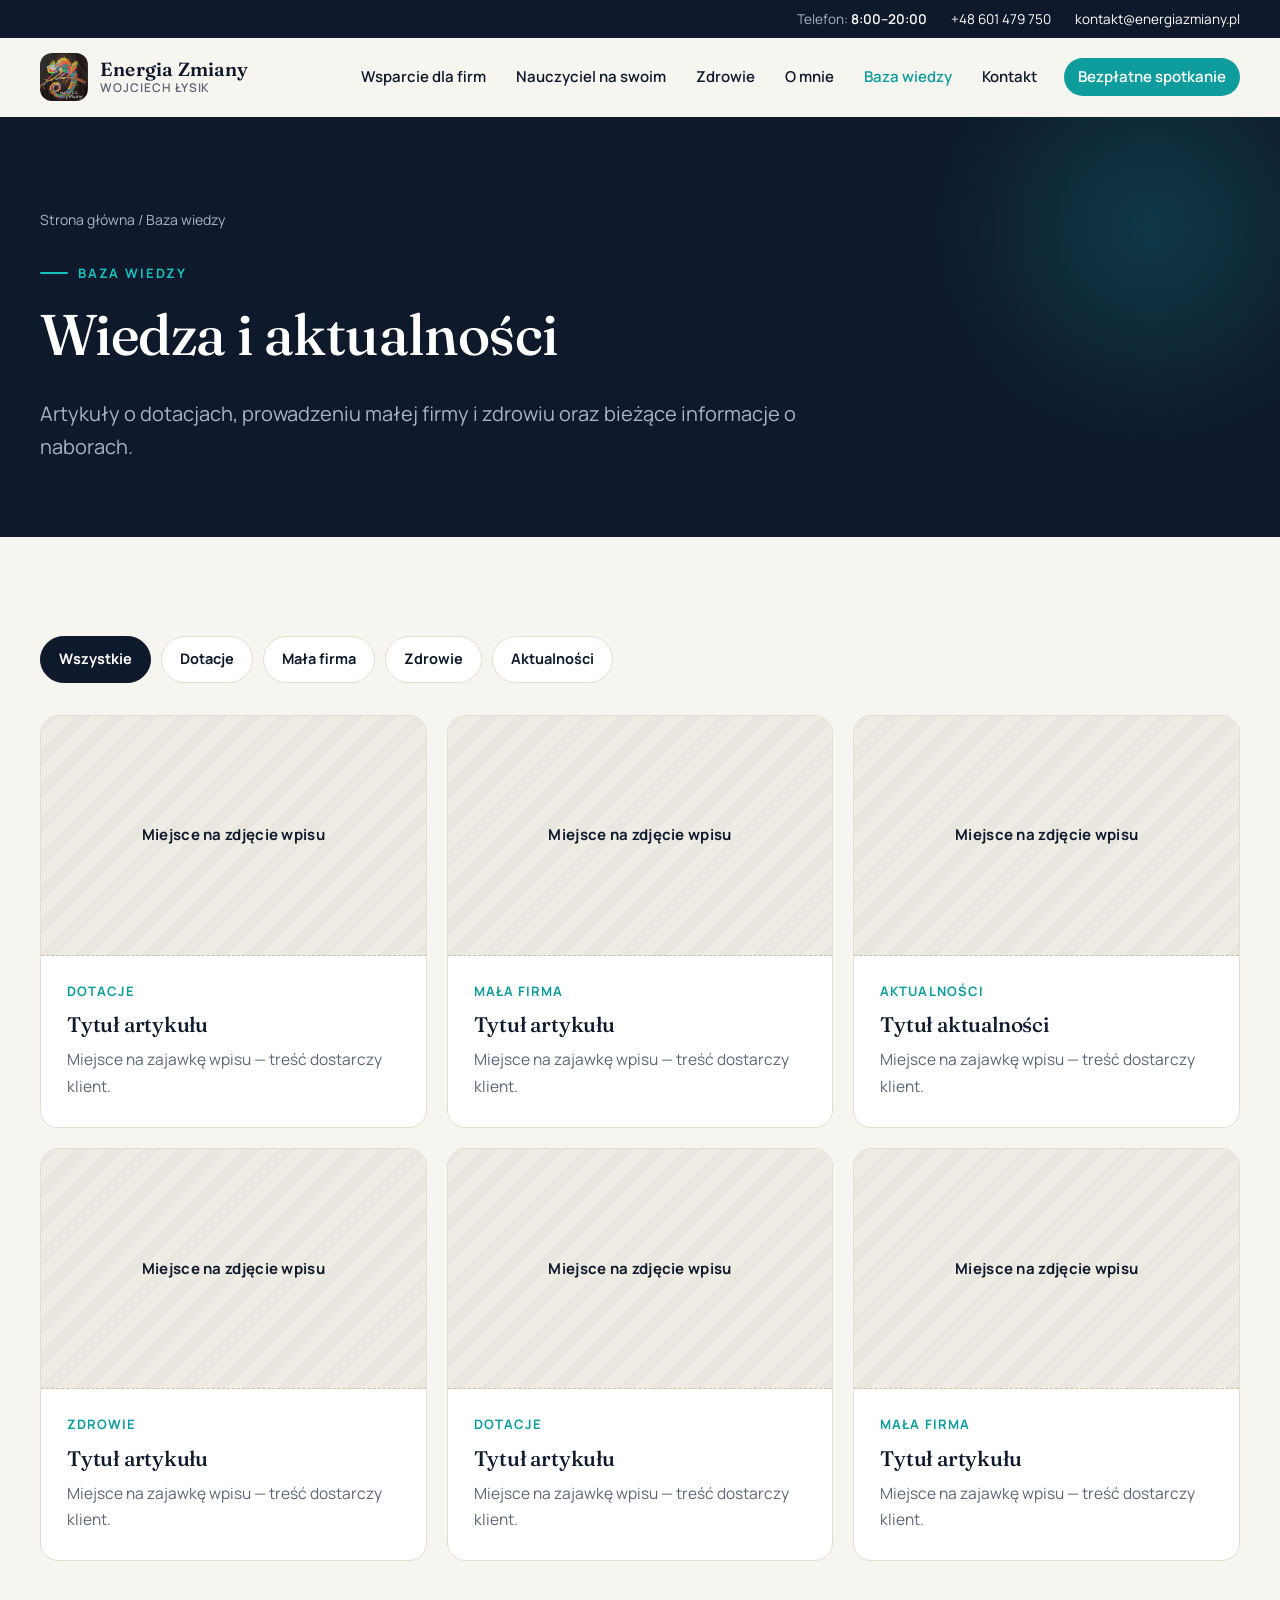
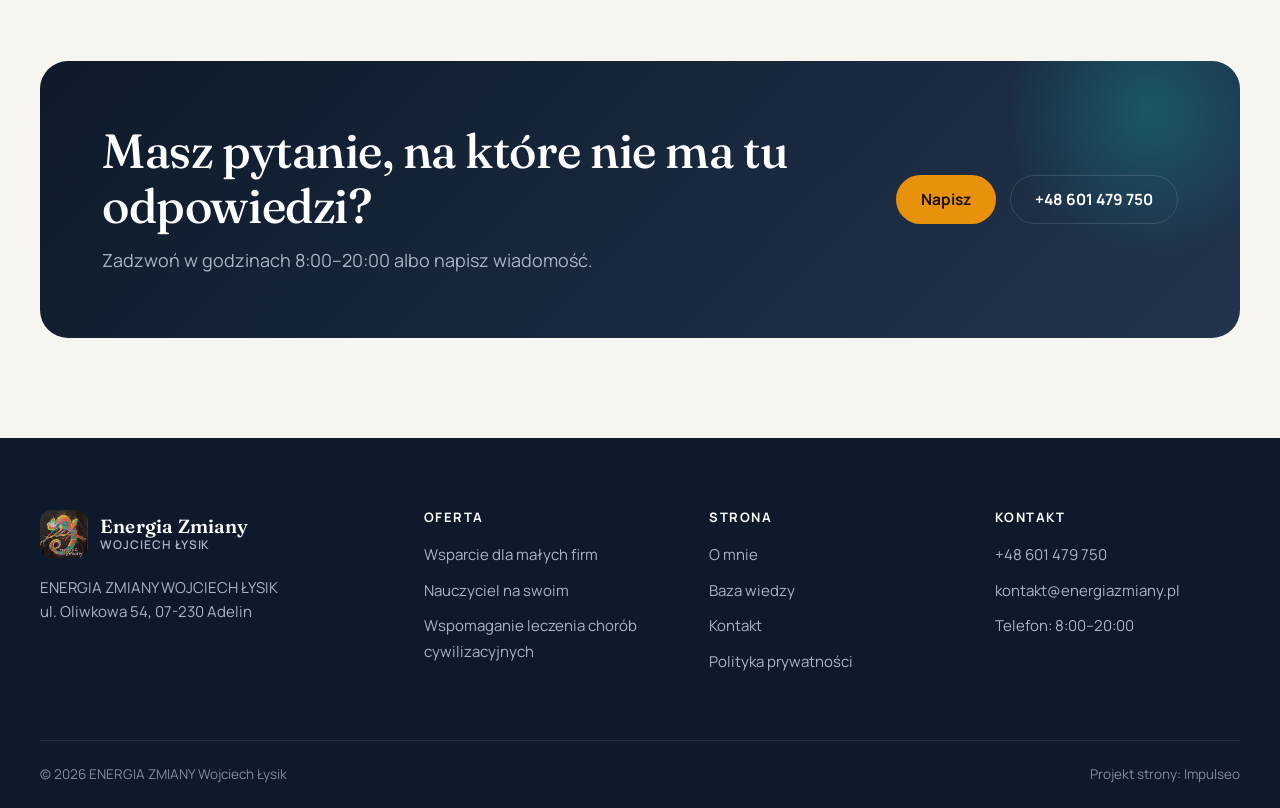
==== baza-wiedzy.html @ cc2874e9 "Demo: odświeżona strona Energia Zmiany (Wojciech Łysik) Co-Authored-By: Claude Opus 5.5 (1M context)" ====
<!doctype html>
<html lang="pl">
<head>
<meta charset="utf-8">
<meta name="viewport" content="width=device-width,initial-scale=1">
<title>Baza wiedzy i aktualności | Energia Zmiany</title>
<meta name="description" content="Artykuły i aktualności o dotacjach, prowadzeniu małej firmy i zdrowiu. Energia Zmiany, Wojciech Łysik.">
<meta name="robots" content="noindex,nofollow">
<link rel="canonical" href="https://impulseo-pl.github.io/energia-zmiany/baza-wiedzy.html">
<meta property="og:type" content="website">
<meta property="og:locale" content="pl_PL">
<meta property="og:title" content="Baza wiedzy i aktualności | Energia Zmiany">
<meta property="og:description" content="Artykuły i aktualności o dotacjach, prowadzeniu małej firmy i zdrowiu. Energia Zmiany, Wojciech Łysik.">
<meta property="og:url" content="https://impulseo-pl.github.io/energia-zmiany/baza-wiedzy.html">
<meta property="og:image" content="https://impulseo-pl.github.io/energia-zmiany/img/logo.webp">
<meta name="twitter:card" content="summary">
<meta name="theme-color" content="#0E1A2B">
<link rel="icon" href="img/favicon.png" type="image/png">
<link rel="apple-touch-icon" href="img/apple-touch-icon.png">
<link rel="preconnect" href="https://fonts.googleapis.com">
<link rel="preconnect" href="https://fonts.gstatic.com" crossorigin>
<link href="https://fonts.googleapis.com/css2?family=Fraunces:ital,opsz,wght@0,9..144,400;0,9..144,500;0,9..144,600;1,9..144,400;1,9..144,500&family=Manrope:wght@400;500;600;700;800&display=swap" rel="stylesheet">
<link rel="stylesheet" href="assets/styles.css?v=621d8dd8">
<script type="application/ld+json">{"@context":"https://schema.org","@type":"ProfessionalService","name":"ENERGIA ZMIANY Wojciech Łysik","url":"https://impulseo-pl.github.io/energia-zmiany/","telephone":"+48 601 479 750","email":"kontakt@energiazmiany.pl","founder":{"@type":"Person","name":"Wojciech Łysik"},"address":{"@type":"PostalAddress","streetAddress":"ul. Oliwkowa 54","postalCode":"07-230","addressLocality":"Adelin","addressCountry":"PL"},"areaServed":"PL","openingHours":"Mo-Su 08:00-20:00"}</script>
</head>
<body>
<a class="skip" href="#tresc">Przejdź do treści</a>
<div class="topbar">
  <div class="wrap">
    <span class="hide-sm">Telefon: <b>8:00–20:00</b></span>
    <a href="tel:+48601479750">+48 601 479 750</a>
    <a href="mailto:kontakt@energiazmiany.pl">kontakt@energiazmiany.pl</a>
  </div>
</div>
<header class="header">
  <div class="wrap">
    <a class="brand" href="index.html" aria-label="Energia Zmiany — strona główna">
      <img src="img/logo.webp" alt="Logo Energia Zmiany" width="48" height="48">
      <span class="brand-txt"><b>Energia Zmiany</b><small>Wojciech Łysik</small></span>
    </a>
    <button class="burger" aria-label="Menu" aria-expanded="false" aria-controls="nav"><span></span></button>
    <nav class="nav" id="nav" aria-label="Główna nawigacja">
        <a href="wsparcie-dla-firm.html">Wsparcie dla firm</a>
        <a href="nauczyciel-na-swoim.html">Nauczyciel na swoim</a>
        <a href="wspomaganie-zdrowia.html">Zdrowie</a>
        <a href="o-mnie.html">O mnie</a>
        <a href="baza-wiedzy.html" aria-current="page">Baza wiedzy</a>
        <a href="kontakt.html">Kontakt</a>
        <a class="btn btn-primary" href="kontakt.html#formularz">Bezpłatne spotkanie</a>
    </nav>
  </div>
</header>
<main id="tresc">
<section class="page-hero on-dark">
  <div class="wrap">
    <div class="crumbs"><a href="index.html">Strona główna</a> / Baza wiedzy</div>
    <span class="eyebrow">Baza wiedzy</span>
    <h1>Wiedza i aktualności</h1>
    <p class="lead">Artykuły o dotacjach, prowadzeniu małej firmy i zdrowiu oraz bieżące informacje o naborach.</p>
  </div>
</section>

<section>
  <div class="wrap">
    <div class="filters reveal" role="group" aria-label="Filtruj wpisy">
      <button class="on" data-cat="all">Wszystkie</button>
      <button data-cat="dotacje">Dotacje</button>
      <button data-cat="firma">Mała firma</button>
      <button data-cat="zdrowie">Zdrowie</button>
      <button data-cat="aktualnosci">Aktualności</button>
    </div>
    <div class="posts">
      <article class="post reveal" data-cat="dotacje">
        <div class="ph"><b>Miejsce na zdjęcie wpisu</b></div>
        <div class="post-body"><div class="meta">Dotacje</div><h3>Tytuł artykułu</h3><p>Miejsce na zajawkę wpisu — treść dostarczy klient.</p></div>
      </article>
      <article class="post reveal" data-cat="firma">
        <div class="ph"><b>Miejsce na zdjęcie wpisu</b></div>
        <div class="post-body"><div class="meta">Mała firma</div><h3>Tytuł artykułu</h3><p>Miejsce na zajawkę wpisu — treść dostarczy klient.</p></div>
      </article>
      <article class="post reveal" data-cat="aktualnosci">
        <div class="ph"><b>Miejsce na zdjęcie wpisu</b></div>
        <div class="post-body"><div class="meta">Aktualności</div><h3>Tytuł aktualności</h3><p>Miejsce na zajawkę wpisu — treść dostarczy klient.</p></div>
      </article>
      <article class="post reveal" data-cat="zdrowie">
        <div class="ph"><b>Miejsce na zdjęcie wpisu</b></div>
        <div class="post-body"><div class="meta">Zdrowie</div><h3>Tytuł artykułu</h3><p>Miejsce na zajawkę wpisu — treść dostarczy klient.</p></div>
      </article>
      <article class="post reveal" data-cat="dotacje">
        <div class="ph"><b>Miejsce na zdjęcie wpisu</b></div>
        <div class="post-body"><div class="meta">Dotacje</div><h3>Tytuł artykułu</h3><p>Miejsce na zajawkę wpisu — treść dostarczy klient.</p></div>
      </article>
      <article class="post reveal" data-cat="firma">
        <div class="ph"><b>Miejsce na zdjęcie wpisu</b></div>
        <div class="post-body"><div class="meta">Mała firma</div><h3>Tytuł artykułu</h3><p>Miejsce na zajawkę wpisu — treść dostarczy klient.</p></div>
      </article>
    </div>
  </div>
</section>

<section style="padding-top:0">
  <div class="wrap">
    <div class="cta reveal">
      <div>
        <h2>Masz pytanie, na które nie ma tu odpowiedzi?</h2>
        <p>Zadzwoń w godzinach 8:00–20:00 albo napisz wiadomość.</p>
      </div>
      <div class="hero-actions on-dark" style="background:none">
        <a class="btn btn-amber" href="kontakt.html#formularz">Napisz</a>
        <a class="btn btn-ghost" href="tel:+48601479750">+48 601 479 750</a>
      </div>
    </div>
  </div>
</section>
</main>
<footer class="footer">
  <div class="wrap">
    <div class="footer-grid">
      <div>
        <a class="brand" href="index.html">
          <img src="img/logo.webp" alt="" width="48" height="48">
          <span class="brand-txt"><b>Energia Zmiany</b><small>Wojciech Łysik</small></span>
        </a>
        <p>ENERGIA ZMIANY WOJCIECH ŁYSIK<br>ul. Oliwkowa 54, 07-230 Adelin</p>
      </div>
      <div>
        <h4>Oferta</h4>
        <ul>
          <li><a href="wsparcie-dla-firm.html">Wsparcie dla małych firm</a></li>
          <li><a href="nauczyciel-na-swoim.html">Nauczyciel na swoim</a></li>
          <li><a href="wspomaganie-zdrowia.html">Wspomaganie leczenia chorób cywilizacyjnych</a></li>
        </ul>
      </div>
      <div>
        <h4>Strona</h4>
        <ul>
          <li><a href="o-mnie.html">O mnie</a></li>
          <li><a href="baza-wiedzy.html">Baza wiedzy</a></li>
          <li><a href="kontakt.html">Kontakt</a></li>
          <li><a href="#" aria-disabled="true">Polityka prywatności</a></li>
        </ul>
      </div>
      <div>
        <h4>Kontakt</h4>
        <ul>
          <li><a href="tel:+48601479750">+48 601 479 750</a></li>
          <li><a href="mailto:kontakt@energiazmiany.pl">kontakt@energiazmiany.pl</a></li>
          <li>Telefon: 8:00–20:00</li>
        </ul>
      </div>
    </div>
  </div>
  <div class="wrap footer-bottom">
    <span>© <span data-year>2026</span> ENERGIA ZMIANY Wojciech Łysik</span>
    <span>Projekt strony: Impulseo</span>
  </div>
</footer>
<script src="assets/main.js?v=d06121af" defer></script>
</body>
</html>
---- assets/styles.css ----
:root{
  --ink:#0E1A2B;
  --ink-2:#17263B;
  --ink-3:#22344D;
  --paper:#F7F5F0;
  --paper-2:#EFECE4;
  --card:#FFFFFF;
  --line:#E3DED3;
  --line-dark:rgba(255,255,255,.12);
  --text:#1C2533;
  --muted:#5A6576;
  --muted-dark:#A9B4C4;
  --teal:#0E9C9C;
  --teal-2:#13C1BF;
  --teal-soft:#E2F3F2;
  --amber:#E8920B;
  --amber-soft:#FCF0DC;
  --radius:18px;
  --radius-sm:12px;
  --shadow:0 1px 2px rgba(14,26,43,.05),0 12px 32px -12px rgba(14,26,43,.14);
  --wrap:1200px;
  --serif:"Fraunces",Georgia,"Times New Roman",serif;
  --sans:"Manrope",system-ui,-apple-system,"Segoe UI",sans-serif;
}
*,*::before,*::after{box-sizing:border-box}
html{scroll-behavior:smooth;-webkit-text-size-adjust:100%}
body{margin:0;background:var(--paper);color:var(--text);font-family:var(--sans);font-size:17px;line-height:1.7;-webkit-font-smoothing:antialiased}
img{max-width:100%;display:block}
a{color:inherit}
h1,h2,h3,h4{font-family:var(--serif);font-weight:500;line-height:1.15;letter-spacing:-.01em;margin:0 0 .5em;color:var(--ink)}
h1{font-size:clamp(2.4rem, 1.6rem + 3.4vw, 4.4rem)}
h2{font-size:clamp(1.9rem, 1.4rem + 2vw, 3rem)}
h3{font-size:clamp(1.25rem, 1.1rem + .6vw, 1.55rem)}
p{margin:0 0 1em}
ul{margin:0 0 1em;padding-left:1.2em}
li{margin-bottom:.45em}
li::marker{color:var(--teal)}
strong{font-weight:700;color:var(--ink)}
.wrap{width:min(var(--wrap),100% - 32px);margin-inline:auto}
.narrow{max-width:780px}
.skip{position:absolute;left:-999px}
.skip:focus{left:16px;top:16px;z-index:100;background:#fff;padding:8px 14px;border-radius:8px}

/* ---------- topbar + header ---------- */
.topbar{background:var(--ink);color:var(--muted-dark);font-size:13.5px}
.topbar .wrap{display:flex;gap:24px;justify-content:flex-end;align-items:center;min-height:38px;flex-wrap:wrap}
.topbar a{text-decoration:none;color:#fff}
.topbar span b{color:#fff;font-weight:600}
.header{position:sticky;top:0;z-index:50;background:rgba(247,245,240,.92);backdrop-filter:saturate(1.4) blur(12px);-webkit-backdrop-filter:saturate(1.4) blur(12px);border-bottom:1px solid transparent;transition:border-color .2s}
.header.scrolled{border-bottom-color:var(--line)}
.header .wrap{display:flex;align-items:center;justify-content:space-between;gap:24px;min-height:78px}
.brand{display:flex;align-items:center;gap:12px;text-decoration:none}
.brand img{width:48px;height:48px;border-radius:12px;object-fit:cover}
.brand-txt{display:flex;flex-direction:column;line-height:1.15}
.brand-txt b{font-family:var(--serif);font-weight:600;font-size:19px;color:var(--ink);letter-spacing:.01em}
.brand-txt small{font-size:12px;color:var(--muted);letter-spacing:.08em;text-transform:uppercase;font-weight:600}
.nav{display:flex;align-items:center;gap:4px}
.nav a{text-decoration:none;font-size:15px;font-weight:600;color:var(--ink);padding:9px 13px;border-radius:999px;transition:background .2s,color .2s}
.nav a:hover{background:var(--paper-2)}
.nav a[aria-current="page"]{color:var(--teal)}
.nav .btn{margin-left:10px}
.burger{display:none;width:46px;height:46px;border:1px solid var(--line);border-radius:12px;background:#fff;cursor:pointer;align-items:center;justify-content:center}
.burger span,.burger span::before,.burger span::after{display:block;width:20px;height:2px;background:var(--ink);border-radius:2px;position:relative;transition:transform .25s,opacity .25s}
.burger span::before,.burger span::after{content:"";position:absolute;left:0}
.burger span::before{top:-6px}.burger span::after{top:6px}
.nav-open .burger span{background:transparent}
.nav-open .burger span::before{transform:translateY(6px) rotate(45deg)}
.nav-open .burger span::after{transform:translateY(-6px) rotate(-45deg)}

/* ---------- buttons ---------- */
.btn{display:inline-flex;align-items:center;justify-content:center;gap:10px;font-family:var(--sans);font-weight:700;font-size:15.5px;text-decoration:none;padding:14px 24px;border-radius:999px;border:1.5px solid transparent;cursor:pointer;transition:transform .2s,background .2s,color .2s,border-color .2s;line-height:1.2}
.btn:hover{transform:translateY(-1px)}
.btn-primary{background:var(--teal);color:#fff}
.btn-primary:hover{background:#0B8787}
.nav .btn-primary,.nav .btn-primary:hover{color:#fff}
.btn-amber{background:var(--amber);color:#1B1203}
.btn-amber:hover{background:#F2A42E}
.btn-ghost{border-color:var(--line);color:var(--ink);background:transparent}
.btn-ghost:hover{border-color:var(--ink)}
.on-dark .btn-ghost{border-color:var(--line-dark);color:#fff}
.on-dark .btn-ghost:hover{border-color:#fff}
.btn svg{width:18px;height:18px}

/* ---------- sections ---------- */
section{padding-block:clamp(64px, 48px + 4vw, 112px)}
.on-dark{background:var(--ink);color:#D5DCE6}
.on-dark h1,.on-dark h2,.on-dark h3,.on-dark h4,.on-dark strong{color:#fff}
.alt{background:var(--paper-2)}
.eyebrow{display:inline-flex;align-items:center;gap:10px;font-size:13px;font-weight:700;letter-spacing:.14em;text-transform:uppercase;color:var(--teal);margin-bottom:18px}
.eyebrow::before{content:"";width:28px;height:2px;background:currentColor;border-radius:2px}
.on-dark .eyebrow{color:var(--teal-2)}
.sec-head{display:flex;justify-content:space-between;align-items:flex-end;gap:32px;margin-bottom:48px;flex-wrap:wrap}
.sec-head > div{max-width:720px}
.sec-head p{color:var(--muted);font-size:18px;margin:0}
.on-dark .sec-head p{color:var(--muted-dark)}
.lead{font-size:clamp(1.08rem, 1rem + .35vw, 1.25rem);color:var(--muted);line-height:1.65}
.on-dark .lead{color:var(--muted-dark)}

/* ---------- hero ---------- */
.hero{position:relative;overflow:hidden;padding-block:clamp(64px, 40px + 6vw, 128px)}
.hero::before{content:"";position:absolute;inset:auto -20% -60% auto;width:820px;height:820px;background:radial-gradient(closest-side,rgba(19,193,191,.20),transparent 70%);pointer-events:none}
.hero::after{content:"";position:absolute;inset:-40% auto auto -15%;width:640px;height:640px;background:radial-gradient(closest-side,rgba(232,146,11,.12),transparent 70%);pointer-events:none}
.hero .wrap{position:relative;z-index:1;display:grid;grid-template-columns:1.15fr .85fr;gap:64px;align-items:center}
.hero h1{margin-bottom:24px}
.hero h1 em{font-style:italic;color:var(--teal-2)}
.hero .lead{max-width:560px;margin-bottom:36px}
.hero-actions{display:flex;gap:14px;flex-wrap:wrap}
.hero-name{display:flex;align-items:center;gap:14px;margin-top:44px;padding-top:28px;border-top:1px solid var(--line-dark);color:var(--muted-dark);font-size:15px}
.hero-name b{color:#fff;font-weight:700}
.hero-card{background:linear-gradient(160deg,var(--ink-3),var(--ink-2));border:1px solid var(--line-dark);border-radius:28px;padding:36px;box-shadow:0 40px 80px -30px rgba(0,0,0,.6)}
.hero-card .big{font-family:var(--serif);font-size:clamp(3rem, 2.2rem + 3vw, 4.6rem);line-height:1;color:#fff;letter-spacing:-.02em}
.hero-card .big small{font-size:.42em;color:var(--teal-2);margin-left:6px;letter-spacing:0}
.hero-card .cap{color:var(--muted-dark);margin:14px 0 28px;font-size:15.5px}
.hero-card .row{display:grid;grid-template-columns:1fr 1fr;gap:14px}
.hero-card .mini{background:rgba(255,255,255,.04);border:1px solid var(--line-dark);border-radius:16px;padding:18px}
.hero-card .mini b{display:block;font-family:var(--serif);font-size:30px;font-weight:500;color:#fff;line-height:1.1}
.hero-card .mini span{font-size:13.5px;color:var(--muted-dark);line-height:1.4;display:block;margin-top:6px}
.hero-card .src{font-size:12.5px;color:#7F8CA0;margin:20px 0 0}

/* page hero (podstrony) */
.page-hero{padding-block:clamp(56px, 40px + 4vw, 100px) clamp(48px, 36px + 3vw, 80px);position:relative;overflow:hidden}
.page-hero::before{content:"";position:absolute;right:-180px;top:-200px;width:620px;height:620px;background:radial-gradient(closest-side,rgba(19,193,191,.18),transparent 70%)}
.page-hero .wrap{position:relative}
.page-hero h1{max-width:900px;font-size:clamp(2.1rem, 1.5rem + 2.6vw, 3.6rem)}
.page-hero .lead{max-width:760px;margin:0}
.crumbs{font-size:14px;color:var(--muted-dark);margin-bottom:22px}
.crumbs a{color:var(--muted-dark);text-decoration:none}
.crumbs a:hover{color:#fff}

/* ---------- areas (moduły) ---------- */
.areas{display:grid;grid-template-columns:repeat(4,1fr);gap:20px}
.area{position:relative;display:flex;flex-direction:column;background:var(--card);border:1px solid var(--line);border-radius:var(--radius);padding:30px 26px 26px;text-decoration:none;transition:transform .25s,box-shadow .25s,border-color .25s;min-height:100%}
.area:hover{transform:translateY(-4px);box-shadow:var(--shadow);border-color:transparent}
.area .num{font-family:var(--serif);font-size:15px;color:var(--teal);font-weight:600;margin-bottom:26px;display:flex;justify-content:space-between;align-items:center}
.area .ico{width:52px;height:52px;border-radius:14px;background:var(--teal-soft);color:var(--teal);display:grid;place-items:center}
.area:nth-child(2) .ico{background:var(--amber-soft);color:#B76F00}
.area:nth-child(3) .ico{background:#E9EEF7;color:#2E4A7A}
.area:nth-child(4) .ico{background:#F2E9F3;color:#7A3D7E}
.area .ico svg{width:26px;height:26px}
.area h3{margin-bottom:12px}
.area p{color:var(--muted);font-size:15.5px;line-height:1.6;flex:1}
.area .more{font-weight:700;font-size:15px;color:var(--ink);display:inline-flex;align-items:center;gap:8px;margin-top:8px}
.area .more svg{width:18px;height:18px;transition:transform .2s}
.area:hover .more svg{transform:translateX(4px)}

/* ---------- stats band ---------- */
.stats{display:grid;grid-template-columns:repeat(4,1fr);border-top:1px solid var(--line-dark);border-bottom:1px solid var(--line-dark)}
.stat{padding:36px 28px;border-right:1px solid var(--line-dark)}
.stat:last-child{border-right:0}
.stat b{display:block;font-family:var(--serif);font-weight:500;font-size:clamp(2.2rem, 1.7rem + 1.6vw, 3.2rem);line-height:1;color:#fff;margin-bottom:12px}
.stat b small{font-size:.5em;color:var(--teal-2)}
.stat span{color:var(--muted-dark);font-size:15px;line-height:1.5;display:block}

/* ---------- split ---------- */
.split{display:grid;grid-template-columns:1fr 1fr;gap:clamp(40px, 24px + 4vw, 88px);align-items:center}
.split.top{align-items:start}

/* case */
.case{background:var(--card);border:1px solid var(--line);border-radius:28px;overflow:hidden;display:grid;grid-template-columns:1.1fr .9fr}
.case-body{padding:clamp(32px, 24px + 2vw, 56px)}
.case-side{background:var(--ink);color:var(--muted-dark);padding:clamp(32px, 24px + 2vw, 56px);display:flex;flex-direction:column;justify-content:center;gap:26px}
.case-side .k{font-size:13px;letter-spacing:.12em;text-transform:uppercase;color:var(--muted-dark);font-weight:700}
.case-side .v{font-family:var(--serif);color:#fff;font-size:clamp(1.6rem, 1.3rem + 1vw, 2.2rem);line-height:1.15;margin-top:6px}
.case-side .v.teal{color:var(--teal-2)}
.badge{display:inline-flex;align-items:center;gap:8px;background:var(--amber-soft);color:#8A5300;font-weight:700;font-size:13.5px;padding:7px 14px;border-radius:999px;margin-bottom:22px}
.timeline{list-style:none;padding:0;margin:28px 0 0;border-left:2px solid var(--line)}
.timeline li{position:relative;padding:0 0 18px 24px;margin:0}
.timeline li::before{content:"";position:absolute;left:-7px;top:8px;width:12px;height:12px;border-radius:50%;background:var(--card);border:2px solid var(--teal)}
.timeline li:last-child{padding-bottom:0}
.timeline li:last-child::before{background:var(--amber);border-color:var(--amber)}
.timeline b{display:block;font-size:14px;color:var(--teal);letter-spacing:.04em}
.timeline span{color:var(--muted);font-size:15.5px}

/* cards list */
.cards{display:grid;grid-template-columns:repeat(3,1fr);gap:20px}
.cards.two{grid-template-columns:repeat(2,1fr)}
.card{background:var(--card);border:1px solid var(--line);border-radius:var(--radius);padding:30px}
.card h3{margin-bottom:10px}
.card p:last-child,.card ul:last-child{margin-bottom:0}
.card .tag{display:inline-block;font-size:12.5px;font-weight:700;letter-spacing:.1em;text-transform:uppercase;color:var(--teal);margin-bottom:12px}
.on-dark .card{background:var(--ink-2);border-color:var(--line-dark)}
.on-dark .card p,.on-dark .card li{color:var(--muted-dark)}

/* why */
.why{display:grid;grid-template-columns:repeat(4,1fr);gap:0;border:1px solid var(--line);border-radius:var(--radius);background:var(--card);overflow:hidden}
.why div{padding:30px 26px;border-right:1px solid var(--line)}
.why div:last-child{border-right:0}
.why b{display:block;font-family:var(--serif);font-size:20px;font-weight:500;color:var(--ink);margin:14px 0 8px;line-height:1.25}
.why span{color:var(--muted);font-size:15px;line-height:1.55;display:block}
.why i{display:grid;place-items:center;width:42px;height:42px;border-radius:50%;background:var(--teal-soft);color:var(--teal);font-style:normal;font-weight:800;font-size:14px}

/* pricing / formats */
.formats{display:grid;grid-template-columns:repeat(3,1fr);gap:20px}
.format{background:var(--card);border:1px solid var(--line);border-radius:var(--radius);padding:30px;display:flex;flex-direction:column}
.format .tag{font-size:12.5px;font-weight:700;letter-spacing:.1em;text-transform:uppercase;color:var(--teal);margin-bottom:12px}
.format h3{margin-bottom:10px}
.format p{color:var(--muted);font-size:15.5px}
.format.feature{background:var(--ink);border-color:var(--ink);color:var(--muted-dark)}
.format.feature h3{color:#fff}
.format.feature p{color:var(--muted-dark)}
.format.feature .tag{color:var(--teal-2)}
.rabat{list-style:none;padding:0;margin:8px 0 0;display:grid;gap:10px}
.rabat li{display:flex;justify-content:space-between;align-items:center;padding:12px 16px;background:rgba(255,255,255,.05);border:1px solid var(--line-dark);border-radius:12px;margin:0;color:#fff;font-size:15.5px}
.rabat li b{color:var(--amber);font-size:17px}
.note{font-size:14.5px;color:var(--muted);margin-top:22px}

/* steps */
.steps{list-style:none;padding:0;margin:0;display:grid;grid-template-columns:repeat(3,1fr);gap:20px;counter-reset:s}
.steps li{counter-increment:s;background:var(--card);border:1px solid var(--line);border-radius:var(--radius);padding:30px;margin:0;position:relative}
.steps li::before{content:"0" counter(s);font-family:var(--serif);font-size:42px;color:var(--teal);opacity:.85;display:block;line-height:1;margin-bottom:18px}
.steps li b{display:block;font-family:var(--serif);font-weight:500;font-size:21px;color:var(--ink);line-height:1.25;margin-bottom:10px}
.steps li span{color:var(--muted);font-size:15.5px;line-height:1.6;display:block}

/* quote */
.quote{font-family:var(--serif);font-size:clamp(1.5rem, 1.2rem + 1.4vw, 2.4rem);line-height:1.3;color:#fff;margin:0;font-weight:400}
.quote-src{margin-top:18px;color:var(--teal-2);font-weight:700;letter-spacing:.06em;font-size:14px;text-transform:uppercase}
blockquote.pull{margin:0 0 28px;padding:22px 26px;border-left:3px solid var(--teal);background:var(--teal-soft);border-radius:0 14px 14px 0;font-family:var(--serif);font-size:20px;line-height:1.45;color:var(--ink)}
blockquote.pull cite{display:block;font-family:var(--sans);font-style:normal;font-size:14px;font-weight:700;color:var(--teal);margin-top:10px}

/* placeholder */
.ph{display:flex;flex-direction:column;align-items:center;justify-content:center;text-align:center;gap:8px;border:1.5px dashed #C9C2B3;border-radius:var(--radius);background:repeating-linear-gradient(135deg,rgba(14,26,43,.025) 0 12px,transparent 12px 24px),var(--paper-2);color:var(--muted);padding:28px;font-size:14.5px;line-height:1.5}
.ph b{color:var(--ink);font-size:15px;letter-spacing:.02em}
.ph svg{width:30px;height:30px;color:#A79F8E}
.ph.portrait{aspect-ratio:4/5}
.ph.wide{aspect-ratio:16/9}
.on-dark .ph{border-color:rgba(255,255,255,.22);background:rgba(255,255,255,.03);color:var(--muted-dark)}
.on-dark .ph b{color:#fff}
.ph-inline{display:inline-block;background:var(--amber-soft);color:#8A5300;border:1px dashed #E3B567;border-radius:8px;padding:1px 8px;font-size:.9em;font-weight:600}

/* about */
.about-photo{position:relative}
.about-photo .ph{min-height:420px}
.about-photo .seal{position:absolute;right:-18px;bottom:-18px;width:120px;height:120px;border-radius:24px;overflow:hidden;border:5px solid var(--paper);box-shadow:var(--shadow)}
.about-photo .seal img{width:100%;height:100%;object-fit:cover}
.facts{list-style:none;padding:0;margin:26px 0 30px;display:grid;gap:12px}
.facts li{display:flex;gap:14px;align-items:flex-start;margin:0}
.facts li::before{content:"";flex:0 0 22px;height:22px;margin-top:3px;border-radius:50%;background:var(--teal-soft) url("data:image/svg+xml,%3Csvg xmlns='http://www.w3.org/2000/svg' viewBox='0 0 24 24' fill='none' stroke='%230E9C9C' stroke-width='3' stroke-linecap='round' stroke-linejoin='round'%3E%3Cpath d='M5 12l5 5L20 7'/%3E%3C/svg%3E") center/13px no-repeat}

/* posts */
.posts{display:grid;grid-template-columns:repeat(3,1fr);gap:20px}
.post{background:var(--card);border:1px solid var(--line);border-radius:var(--radius);overflow:hidden;display:flex;flex-direction:column}
.post .ph{border-radius:0;border-width:0 0 1.5px;aspect-ratio:16/10}
.post-body{padding:24px 26px 28px}
.post .meta{font-size:13px;font-weight:700;color:var(--teal);letter-spacing:.08em;text-transform:uppercase;margin-bottom:10px}
.post h3{font-size:21px;margin-bottom:10px}
.post p{color:var(--muted);font-size:15.5px;margin:0}
.filters{display:flex;gap:10px;flex-wrap:wrap;margin-bottom:32px}
.filters button{font:inherit;font-size:14.5px;font-weight:700;padding:10px 18px;border-radius:999px;border:1px solid var(--line);background:var(--card);color:var(--ink);cursor:pointer}
.filters button.on{background:var(--ink);border-color:var(--ink);color:#fff}

/* prose (podstrony) */
.prose{max-width:780px}
.prose h2{margin-top:1.6em}
.prose h2:first-child{margin-top:0}
.prose h3{margin-top:1.4em}
.prose p,.prose li{color:#2E3846}
.prose ul{margin-bottom:1.4em}
.layout{display:grid;grid-template-columns:minmax(0,1fr) 340px;gap:clamp(32px, 20px + 3vw, 72px);align-items:start}
.aside{position:sticky;top:110px;display:grid;gap:18px}
.aside-card{background:var(--ink);color:var(--muted-dark);border-radius:var(--radius);padding:28px}
.aside-card h3{color:#fff;font-size:22px}
.aside-card p{font-size:15px}
.aside-card a.tel{display:block;font-family:var(--serif);font-size:26px;color:#fff;text-decoration:none;margin:4px 0 2px}
.aside-card small{color:#7F8CA0;font-size:13px}
.aside-card .btn{width:100%;margin-top:16px}
.toc{background:var(--card);border:1px solid var(--line);border-radius:var(--radius);padding:24px}
.toc b{display:block;font-size:13px;letter-spacing:.12em;text-transform:uppercase;color:var(--muted);margin-bottom:12px}
.toc a{display:block;text-decoration:none;font-weight:600;font-size:15px;padding:7px 0;border-bottom:1px solid var(--line);color:var(--ink)}
.toc a:last-child{border-bottom:0}
.toc a:hover{color:var(--teal)}

.block{background:var(--card);border:1px solid var(--line);border-radius:var(--radius);padding:clamp(26px, 20px + 1.5vw, 40px);margin-bottom:22px}
.block h2{font-size:clamp(1.5rem, 1.25rem + 1vw, 2.1rem)}
.block > p:last-child,.block > ul:last-child{margin-bottom:0}
.block .tag{display:inline-block;font-size:12.5px;font-weight:700;letter-spacing:.1em;text-transform:uppercase;color:var(--teal);margin-bottom:10px}
.check{list-style:none;padding:0}
.check li{position:relative;padding-left:34px}
.check li::before{content:"";position:absolute;left:0;top:4px;width:22px;height:22px;border-radius:50%;background:var(--teal-soft) url("data:image/svg+xml,%3Csvg xmlns='http://www.w3.org/2000/svg' viewBox='0 0 24 24' fill='none' stroke='%230E9C9C' stroke-width='3' stroke-linecap='round' stroke-linejoin='round'%3E%3Cpath d='M5 12l5 5L20 7'/%3E%3C/svg%3E") center/13px no-repeat}
.callout{background:var(--amber-soft);border:1px solid #F0D3A1;border-radius:var(--radius-sm);padding:18px 22px;color:#5A3A05;font-size:15.5px;margin-bottom:22px}
.callout strong{color:#5A3A05}

/* path (nauczyciel) */
.path{list-style:none;padding:0;margin:0;display:grid;gap:14px}
.path li{display:grid;grid-template-columns:64px 1fr;gap:20px;align-items:start;background:var(--card);border:1px solid var(--line);border-radius:var(--radius);padding:24px 26px;margin:0}
.path li > i{font-style:normal;font-family:var(--serif);font-size:30px;color:var(--teal);line-height:1}
.path li b{display:block;font-family:var(--serif);font-weight:500;font-size:21px;color:var(--ink);margin-bottom:6px;line-height:1.25}
.path li span{color:var(--muted);font-size:15.5px;display:block}

/* accordion */
details.acc{background:var(--card);border:1px solid var(--line);border-radius:var(--radius-sm);margin-bottom:12px;overflow:hidden}
details.acc summary{cursor:pointer;list-style:none;padding:20px 24px;font-weight:700;color:var(--ink);display:flex;justify-content:space-between;align-items:center;gap:16px}
details.acc summary::-webkit-details-marker{display:none}
details.acc summary::after{content:"+";font-size:24px;font-weight:400;color:var(--teal);line-height:1;transition:transform .2s}
details.acc[open] summary::after{transform:rotate(45deg)}
details.acc .acc-body{padding:0 24px 22px}
details.acc .acc-body p,details.acc .acc-body li{font-size:16px;color:#2E3846}

/* mission band */
.mission{display:grid;grid-template-columns:1.1fr .9fr;gap:clamp(40px, 24px + 4vw, 96px);align-items:center}
.values{display:flex;gap:10px;flex-wrap:wrap;margin-top:28px}
.values span{border:1px solid var(--line-dark);border-radius:999px;padding:9px 18px;color:#fff;font-weight:600;font-size:15px}
.mission-list{list-style:none;padding:0;margin:0;display:grid;gap:14px}
.mission-list li{padding:20px 22px;border:1px solid var(--line-dark);border-radius:16px;background:rgba(255,255,255,.03);color:var(--muted-dark);margin:0;font-size:15.5px;line-height:1.55}
.mission-list li b{color:#fff;font-weight:700}

/* CTA band */
.cta{background:linear-gradient(135deg,var(--ink) 0%,var(--ink-3) 100%);border-radius:28px;padding:clamp(36px, 24px + 3vw, 72px);display:grid;grid-template-columns:1.3fr auto;gap:36px;align-items:center;position:relative;overflow:hidden}
.cta::after{content:"";position:absolute;right:-120px;top:-160px;width:420px;height:420px;background:radial-gradient(closest-side,rgba(19,193,191,.28),transparent 70%)}
.cta h2{color:#fff;margin-bottom:12px;position:relative;z-index:1}
.cta p{color:var(--muted-dark);margin:0;font-size:18px;position:relative;z-index:1}
.cta .hero-actions{position:relative;z-index:1}

/* contact */
.contact{display:grid;grid-template-columns:.9fr 1.1fr;gap:clamp(32px, 20px + 3vw, 72px);align-items:start}
.contact-list{list-style:none;padding:0;margin:28px 0 0;display:grid;gap:14px}
.contact-list li{display:flex;gap:16px;align-items:flex-start;margin:0;background:var(--card);border:1px solid var(--line);border-radius:var(--radius-sm);padding:18px 20px}
.contact-list .ci{flex:0 0 44px;height:44px;border-radius:12px;background:var(--teal-soft);color:var(--teal);display:grid;place-items:center}
.contact-list .ci svg{width:22px;height:22px}
.contact-list small{display:block;font-size:12.5px;font-weight:700;letter-spacing:.1em;text-transform:uppercase;color:var(--muted)}
.contact-list a,.contact-list span{font-weight:700;color:var(--ink);text-decoration:none;font-size:17px}
.form{background:var(--card);border:1px solid var(--line);border-radius:24px;padding:clamp(26px, 20px + 1.5vw, 40px);box-shadow:var(--shadow)}
.form h3{margin-bottom:6px}
.form > p{color:var(--muted);font-size:15.5px}
.fields{display:grid;grid-template-columns:1fr 1fr;gap:16px;margin-top:22px}
.field{display:flex;flex-direction:column;gap:7px}
.field.full{grid-column:1/-1}
.field label{font-size:14px;font-weight:700;color:var(--ink)}
.field input,.field textarea,.field select{font:inherit;font-size:16px;padding:13px 15px;border:1px solid var(--line);border-radius:12px;background:var(--paper);color:var(--text);transition:border-color .2s,background .2s}
.field input:focus,.field textarea:focus,.field select:focus{outline:none;border-color:var(--teal);background:#fff}
.field textarea{min-height:130px;resize:vertical}
.consent{display:flex;gap:12px;align-items:flex-start;font-size:13.5px;color:var(--muted);line-height:1.5;grid-column:1/-1}
.consent input{margin-top:3px;accent-color:var(--teal);width:18px;height:18px;flex:0 0 18px}
.form .btn{margin-top:22px;width:100%}
.form-msg{margin-top:16px;padding:14px 16px;border-radius:12px;background:var(--teal-soft);color:#075E5E;font-size:15px;display:none}
.form-msg.show{display:block}

/* footer */
.footer{background:var(--ink);color:var(--muted-dark);padding-top:72px;font-size:15px}
.footer-grid{display:grid;grid-template-columns:1.4fr 1fr 1fr 1fr;gap:40px;padding-bottom:56px}
.footer h4{font-family:var(--sans);font-size:13px;font-weight:700;letter-spacing:.12em;text-transform:uppercase;color:#fff;margin-bottom:18px}
.footer a{color:var(--muted-dark);text-decoration:none}
.footer a:hover{color:#fff}
.footer ul{list-style:none;padding:0;margin:0}
.footer li{margin-bottom:10px}
.footer .brand-txt b{color:#fff}
.footer .brand-txt small{color:var(--muted-dark)}
.footer p{margin-top:18px;max-width:340px;line-height:1.6}
.footer-bottom{border-top:1px solid var(--line-dark);padding-block:22px;display:flex;justify-content:space-between;gap:20px;flex-wrap:wrap;font-size:13.5px;color:#7F8CA0}

/* reveal */
.reveal{opacity:0;transform:translateY(18px);transition:opacity .7s ease,transform .7s ease}
.reveal.in{opacity:1;transform:none}
@media (prefers-reduced-motion:reduce){
  html{scroll-behavior:auto}
  .reveal{opacity:1;transform:none;transition:none}
  .btn,.area,.area .more svg{transition:none}
}

/* ---------- responsive ---------- */
@media (max-width:1100px){
  .areas{grid-template-columns:repeat(2,1fr)}
  .why{grid-template-columns:repeat(2,1fr)}
  .why div:nth-child(2){border-right:0}
  .why div:nth-child(-n+2){border-bottom:1px solid var(--line)}
  .footer-grid{grid-template-columns:1fr 1fr}
  .layout{grid-template-columns:1fr}
  .aside{position:static}
}
@media (max-width:980px){
  .burger{display:inline-flex}
  .nav{position:fixed;inset:0 0 0 auto;width:min(360px,88vw);background:var(--paper);flex-direction:column;align-items:stretch;padding:96px 22px 28px;gap:4px;transform:translateX(100%);transition:transform .3s ease;box-shadow:-20px 0 60px rgba(14,26,43,.18);z-index:60;overflow-y:auto}
  .nav a{font-size:17px;padding:14px 16px;border-radius:12px}
  .nav .btn{margin:14px 0 0}
  .nav-open .nav{transform:none}
  .burger{position:relative;z-index:70}
  .nav-open::after{content:"";position:fixed;inset:0;background:rgba(14,26,43,.4);z-index:40}
  .hero .wrap,.split,.case,.mission,.contact,.cta{grid-template-columns:1fr}
  .stats{grid-template-columns:1fr 1fr}
  .stat:nth-child(2){border-right:0}
  .stat:nth-child(-n+2){border-bottom:1px solid var(--line-dark)}
  .cards,.formats,.steps,.posts{grid-template-columns:1fr 1fr}
  .about-photo{max-width:440px}
}
@media (max-width:640px){
  body{font-size:16px}
  .topbar .wrap{justify-content:center;gap:14px;font-size:12.5px}
  .topbar .hide-sm{display:none}
  .header .wrap{min-height:68px}
  .brand img{width:42px;height:42px}
  .brand-txt b{font-size:17px}
  .areas,.cards,.cards.two,.formats,.steps,.posts,.why,.fields{grid-template-columns:1fr}
  .why div{border-right:0;border-bottom:1px solid var(--line)}
  .why div:last-child{border-bottom:0}
  .stats{grid-template-columns:1fr}
  .stat{border-right:0;border-bottom:1px solid var(--line-dark);padding:26px 4px}
  .stat:last-child{border-bottom:0}
  .hero-card{padding:26px}
  .hero-card .row{grid-template-columns:1fr}
  .footer-grid{grid-template-columns:1fr}
  .path li{grid-template-columns:1fr;gap:10px}
  .about-photo .seal{right:10px;bottom:-14px;width:96px;height:96px}
  .hero-actions .btn{width:100%}
}
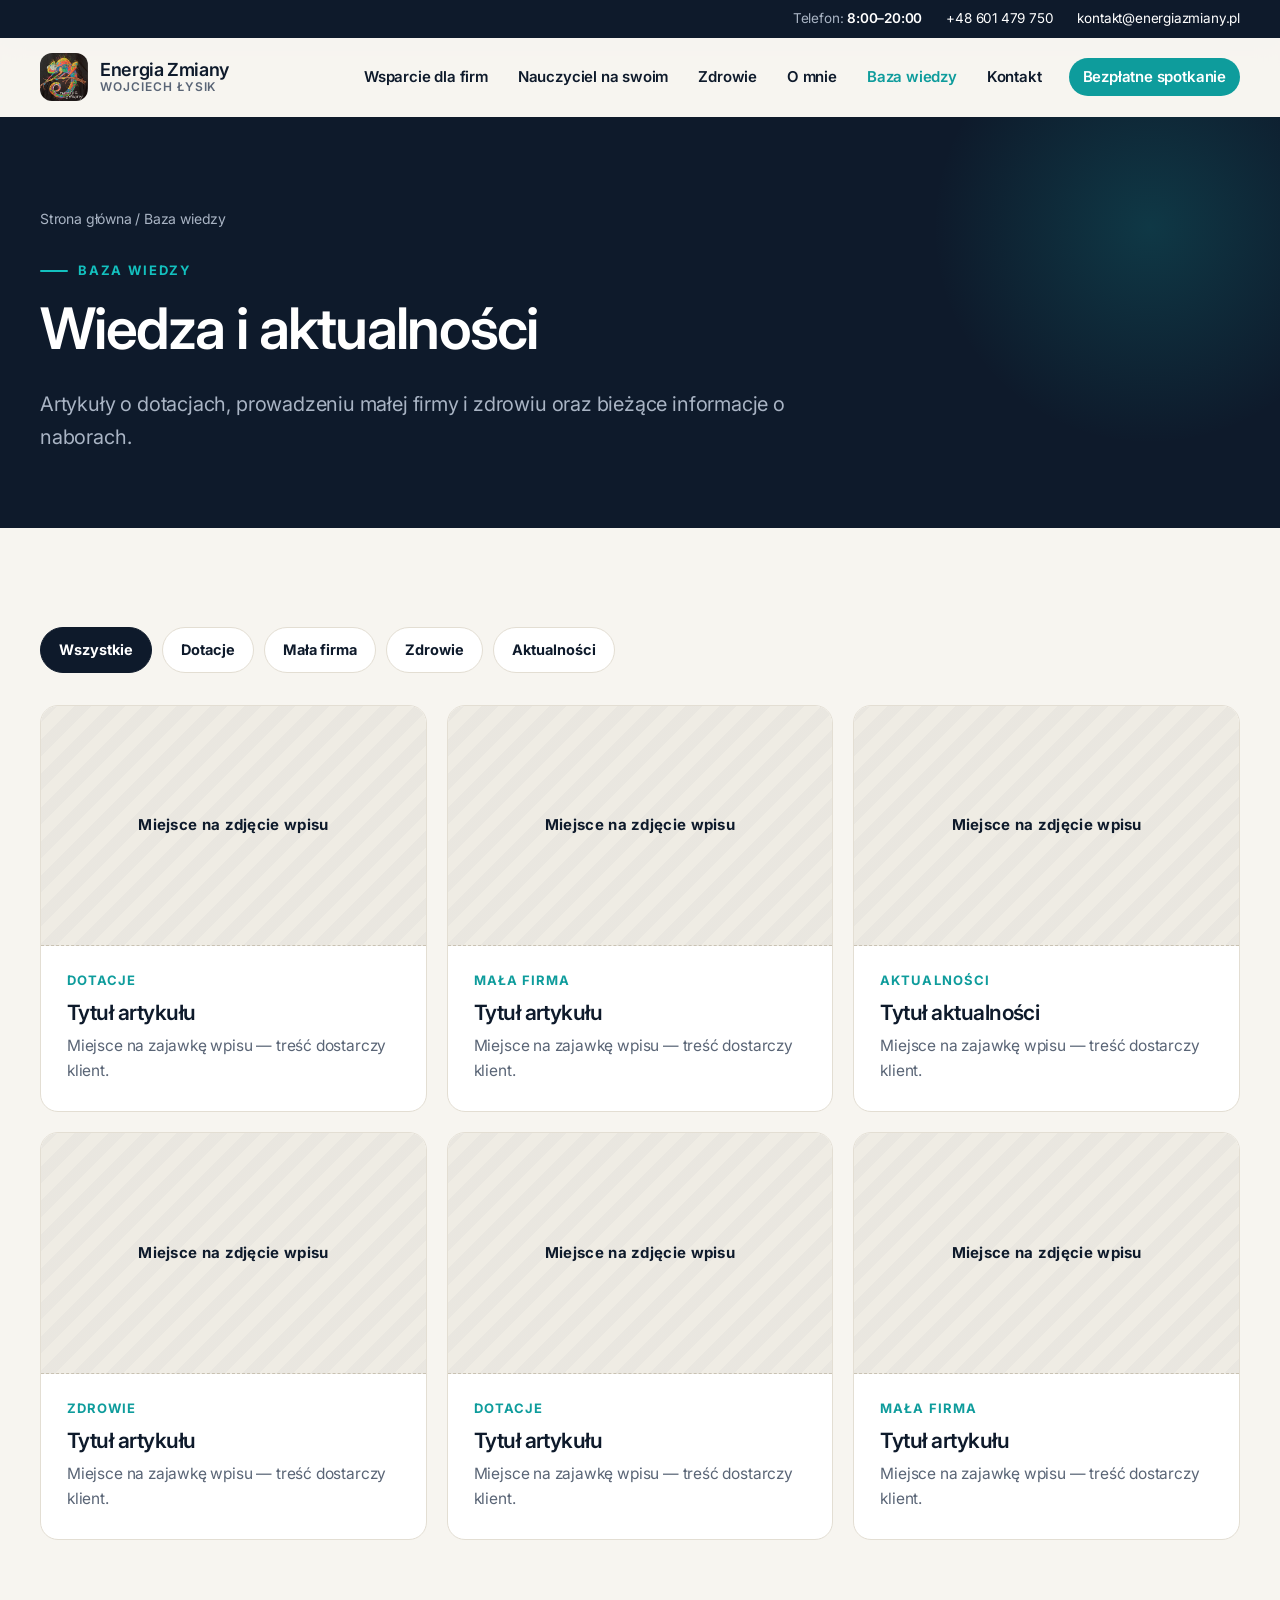
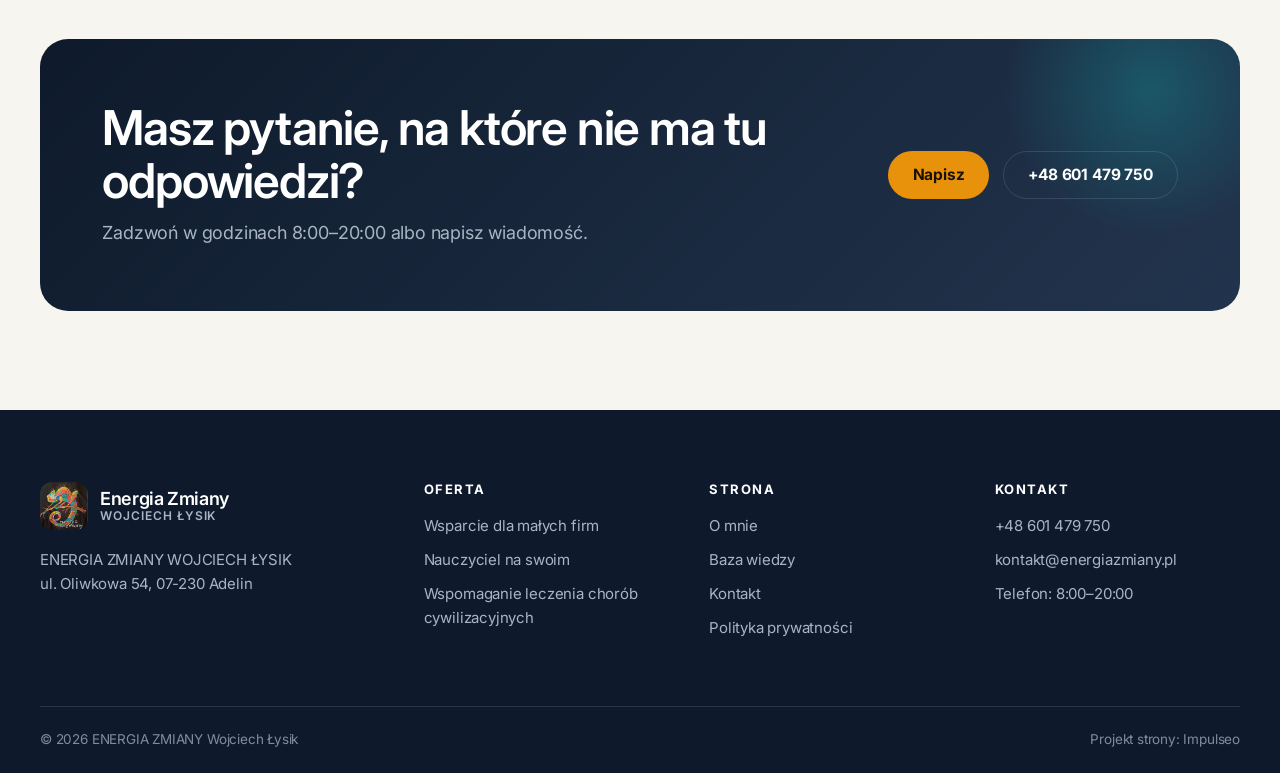
==== commit 4398da55: "Typografia w stylu Apple: SF Pro / Inter zamiast Fraunces + Manrope Co-Authored-By: Claude Opus 5.5 " ====
--- a/baza-wiedzy.html
+++ b/baza-wiedzy.html
@@ -19,8 +19,8 @@
 <link rel="apple-touch-icon" href="img/apple-touch-icon.png">
 <link rel="preconnect" href="https://fonts.googleapis.com">
 <link rel="preconnect" href="https://fonts.gstatic.com" crossorigin>
-<link href="https://fonts.googleapis.com/css2?family=Fraunces:ital,opsz,wght@0,9..144,400;0,9..144,500;0,9..144,600;1,9..144,400;1,9..144,500&family=Manrope:wght@400;500;600;700;800&display=swap" rel="stylesheet">
-<link rel="stylesheet" href="assets/styles.css?v=621d8dd8">
+<link href="https://fonts.googleapis.com/css2?family=Inter:wght@400;500;600;700&display=swap" rel="stylesheet">
+<link rel="stylesheet" href="assets/styles.css?v=3711b2fb">
 <script type="application/ld+json">{"@context":"https://schema.org","@type":"ProfessionalService","name":"ENERGIA ZMIANY Wojciech Łysik","url":"https://impulseo-pl.github.io/energia-zmiany/","telephone":"+48 601 479 750","email":"kontakt@energiazmiany.pl","founder":{"@type":"Person","name":"Wojciech Łysik"},"address":{"@type":"PostalAddress","streetAddress":"ul. Oliwkowa 54","postalCode":"07-230","addressLocality":"Adelin","addressCountry":"PL"},"areaServed":"PL","openingHours":"Mo-Su 08:00-20:00"}</script>
 </head>
 <body>
--- a/assets/styles.css
+++ b/assets/styles.css
@@ -19,16 +19,16 @@
   --radius-sm:12px;
   --shadow:0 1px 2px rgba(14,26,43,.05),0 12px 32px -12px rgba(14,26,43,.14);
   --wrap:1200px;
-  --serif:"Fraunces",Georgia,"Times New Roman",serif;
-  --sans:"Manrope",system-ui,-apple-system,"Segoe UI",sans-serif;
+  --serif:-apple-system,BlinkMacSystemFont,"SF Pro Display","Inter",system-ui,"Segoe UI",Roboto,sans-serif;
+  --sans:-apple-system,BlinkMacSystemFont,"SF Pro Text","Inter",system-ui,"Segoe UI",Roboto,sans-serif;
 }
 *,*::before,*::after{box-sizing:border-box}
 html{scroll-behavior:smooth;-webkit-text-size-adjust:100%}
-body{margin:0;background:var(--paper);color:var(--text);font-family:var(--sans);font-size:17px;line-height:1.7;-webkit-font-smoothing:antialiased}
+body{margin:0;background:var(--paper);color:var(--text);font-family:var(--sans);font-size:17px;line-height:1.6;letter-spacing:-.011em;-webkit-font-smoothing:antialiased}
 img{max-width:100%;display:block}
 a{color:inherit}
-h1,h2,h3,h4{font-family:var(--serif);font-weight:500;line-height:1.15;letter-spacing:-.01em;margin:0 0 .5em;color:var(--ink)}
-h1{font-size:clamp(2.4rem, 1.6rem + 3.4vw, 4.4rem)}
+h1,h2,h3,h4{font-family:var(--serif);font-weight:600;line-height:1.1;letter-spacing:-.025em;margin:0 0 .5em;color:var(--ink)}
+h1{font-size:clamp(2.5rem, 1.6rem + 3.6vw, 4.6rem);letter-spacing:-.03em;line-height:1.05}
 h2{font-size:clamp(1.9rem, 1.4rem + 2vw, 3rem)}
 h3{font-size:clamp(1.25rem, 1.1rem + .6vw, 1.55rem)}
 p{margin:0 0 1em}
@@ -52,7 +52,7 @@
 .brand{display:flex;align-items:center;gap:12px;text-decoration:none}
 .brand img{width:48px;height:48px;border-radius:12px;object-fit:cover}
 .brand-txt{display:flex;flex-direction:column;line-height:1.15}
-.brand-txt b{font-family:var(--serif);font-weight:600;font-size:19px;color:var(--ink);letter-spacing:.01em}
+.brand-txt b{font-family:var(--serif);font-weight:600;font-size:18px;color:var(--ink);letter-spacing:-.02em}
 .brand-txt small{font-size:12px;color:var(--muted);letter-spacing:.08em;text-transform:uppercase;font-weight:600}
 .nav{display:flex;align-items:center;gap:4px}
 .nav a{text-decoration:none;font-size:15px;font-weight:600;color:var(--ink);padding:9px 13px;border-radius:999px;transition:background .2s,color .2s}
@@ -102,7 +102,7 @@
 .hero::after{content:"";position:absolute;inset:-40% auto auto -15%;width:640px;height:640px;background:radial-gradient(closest-side,rgba(232,146,11,.12),transparent 70%);pointer-events:none}
 .hero .wrap{position:relative;z-index:1;display:grid;grid-template-columns:1.15fr .85fr;gap:64px;align-items:center}
 .hero h1{margin-bottom:24px}
-.hero h1 em{font-style:italic;color:var(--teal-2)}
+.hero h1 em{font-style:normal;background:linear-gradient(90deg,var(--teal-2),#7FE3D9);-webkit-background-clip:text;background-clip:text;color:transparent}
 .hero .lead{max-width:560px;margin-bottom:36px}
 .hero-actions{display:flex;gap:14px;flex-wrap:wrap}
 .hero-name{display:flex;align-items:center;gap:14px;margin-top:44px;padding-top:28px;border-top:1px solid var(--line-dark);color:var(--muted-dark);font-size:15px}
@@ -113,7 +113,7 @@
 .hero-card .cap{color:var(--muted-dark);margin:14px 0 28px;font-size:15.5px}
 .hero-card .row{display:grid;grid-template-columns:1fr 1fr;gap:14px}
 .hero-card .mini{background:rgba(255,255,255,.04);border:1px solid var(--line-dark);border-radius:16px;padding:18px}
-.hero-card .mini b{display:block;font-family:var(--serif);font-size:30px;font-weight:500;color:#fff;line-height:1.1}
+.hero-card .mini b{display:block;font-family:var(--serif);font-size:30px;font-weight:600;color:#fff;line-height:1.1}
 .hero-card .mini span{font-size:13.5px;color:var(--muted-dark);line-height:1.4;display:block;margin-top:6px}
 .hero-card .src{font-size:12.5px;color:#7F8CA0;margin:20px 0 0}
 
@@ -147,7 +147,7 @@
 .stats{display:grid;grid-template-columns:repeat(4,1fr);border-top:1px solid var(--line-dark);border-bottom:1px solid var(--line-dark)}
 .stat{padding:36px 28px;border-right:1px solid var(--line-dark)}
 .stat:last-child{border-right:0}
-.stat b{display:block;font-family:var(--serif);font-weight:500;font-size:clamp(2.2rem, 1.7rem + 1.6vw, 3.2rem);line-height:1;color:#fff;margin-bottom:12px}
+.stat b{display:block;font-family:var(--serif);font-weight:600;font-size:clamp(2.2rem, 1.7rem + 1.6vw, 3.2rem);line-height:1;color:#fff;margin-bottom:12px}
 .stat b small{font-size:.5em;color:var(--teal-2)}
 .stat span{color:var(--muted-dark);font-size:15px;line-height:1.5;display:block}
 
@@ -185,7 +185,7 @@
 .why{display:grid;grid-template-columns:repeat(4,1fr);gap:0;border:1px solid var(--line);border-radius:var(--radius);background:var(--card);overflow:hidden}
 .why div{padding:30px 26px;border-right:1px solid var(--line)}
 .why div:last-child{border-right:0}
-.why b{display:block;font-family:var(--serif);font-size:20px;font-weight:500;color:var(--ink);margin:14px 0 8px;line-height:1.25}
+.why b{display:block;font-family:var(--serif);font-size:20px;font-weight:600;color:var(--ink);margin:14px 0 8px;line-height:1.25}
 .why span{color:var(--muted);font-size:15px;line-height:1.55;display:block}
 .why i{display:grid;place-items:center;width:42px;height:42px;border-radius:50%;background:var(--teal-soft);color:var(--teal);font-style:normal;font-weight:800;font-size:14px}
 
@@ -208,13 +208,13 @@
 .steps{list-style:none;padding:0;margin:0;display:grid;grid-template-columns:repeat(3,1fr);gap:20px;counter-reset:s}
 .steps li{counter-increment:s;background:var(--card);border:1px solid var(--line);border-radius:var(--radius);padding:30px;margin:0;position:relative}
 .steps li::before{content:"0" counter(s);font-family:var(--serif);font-size:42px;color:var(--teal);opacity:.85;display:block;line-height:1;margin-bottom:18px}
-.steps li b{display:block;font-family:var(--serif);font-weight:500;font-size:21px;color:var(--ink);line-height:1.25;margin-bottom:10px}
+.steps li b{display:block;font-family:var(--serif);font-weight:600;font-size:21px;color:var(--ink);line-height:1.25;margin-bottom:10px}
 .steps li span{color:var(--muted);font-size:15.5px;line-height:1.6;display:block}
 
 /* quote */
-.quote{font-family:var(--serif);font-size:clamp(1.5rem, 1.2rem + 1.4vw, 2.4rem);line-height:1.3;color:#fff;margin:0;font-weight:400}
+.quote{font-family:var(--serif);font-size:clamp(1.7rem, 1.3rem + 1.6vw, 2.8rem);line-height:1.15;letter-spacing:-.03em;color:#fff;margin:0;font-weight:600}
 .quote-src{margin-top:18px;color:var(--teal-2);font-weight:700;letter-spacing:.06em;font-size:14px;text-transform:uppercase}
-blockquote.pull{margin:0 0 28px;padding:22px 26px;border-left:3px solid var(--teal);background:var(--teal-soft);border-radius:0 14px 14px 0;font-family:var(--serif);font-size:20px;line-height:1.45;color:var(--ink)}
+blockquote.pull{margin:0 0 28px;padding:22px 26px;border-left:3px solid var(--teal);background:var(--teal-soft);border-radius:0 14px 14px 0;font-family:var(--serif);font-size:20px;font-weight:600;letter-spacing:-.015em;line-height:1.4;color:var(--ink)}
 blockquote.pull cite{display:block;font-family:var(--sans);font-style:normal;font-size:14px;font-weight:700;color:var(--teal);margin-top:10px}
 
 /* placeholder */
@@ -283,7 +283,7 @@
 .path{list-style:none;padding:0;margin:0;display:grid;gap:14px}
 .path li{display:grid;grid-template-columns:64px 1fr;gap:20px;align-items:start;background:var(--card);border:1px solid var(--line);border-radius:var(--radius);padding:24px 26px;margin:0}
 .path li > i{font-style:normal;font-family:var(--serif);font-size:30px;color:var(--teal);line-height:1}
-.path li b{display:block;font-family:var(--serif);font-weight:500;font-size:21px;color:var(--ink);margin-bottom:6px;line-height:1.25}
+.path li b{display:block;font-family:var(--serif);font-weight:600;font-size:21px;color:var(--ink);margin-bottom:6px;line-height:1.25}
 .path li span{color:var(--muted);font-size:15.5px;display:block}
 
 /* accordion */
